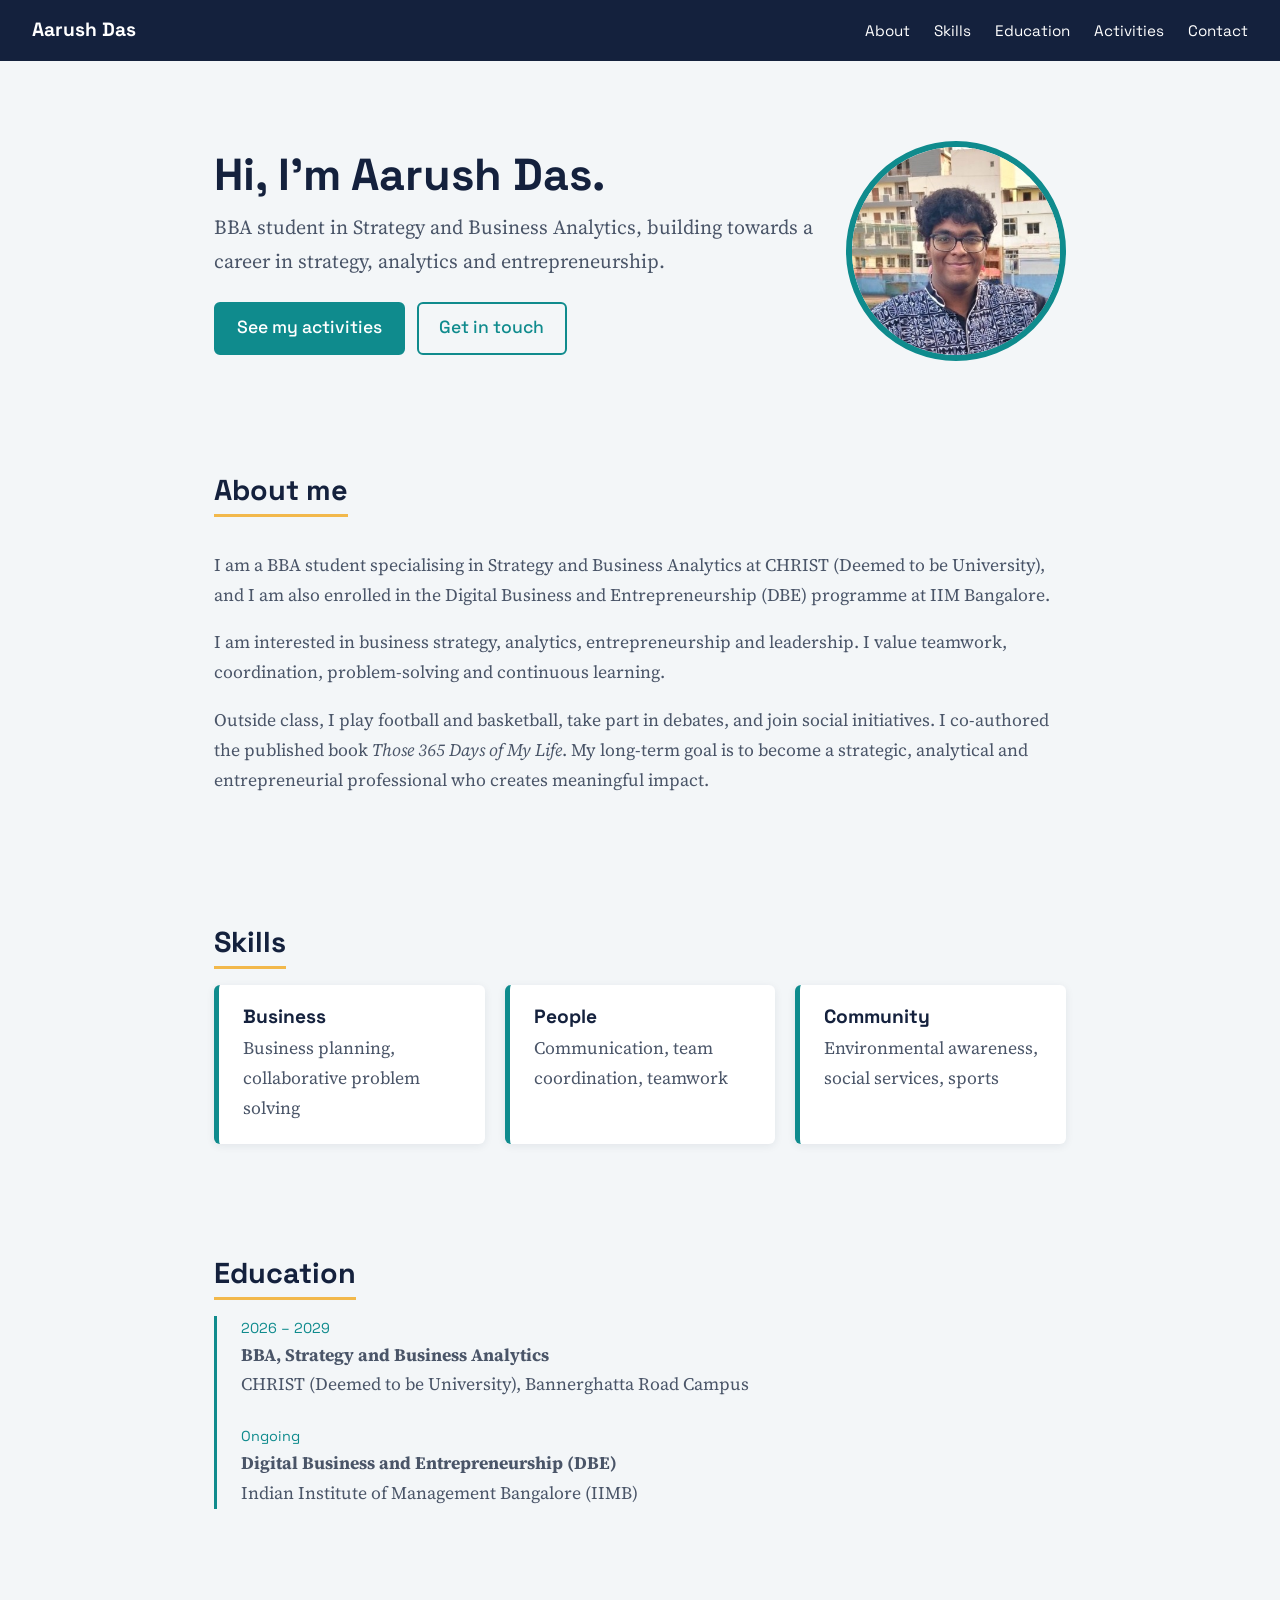
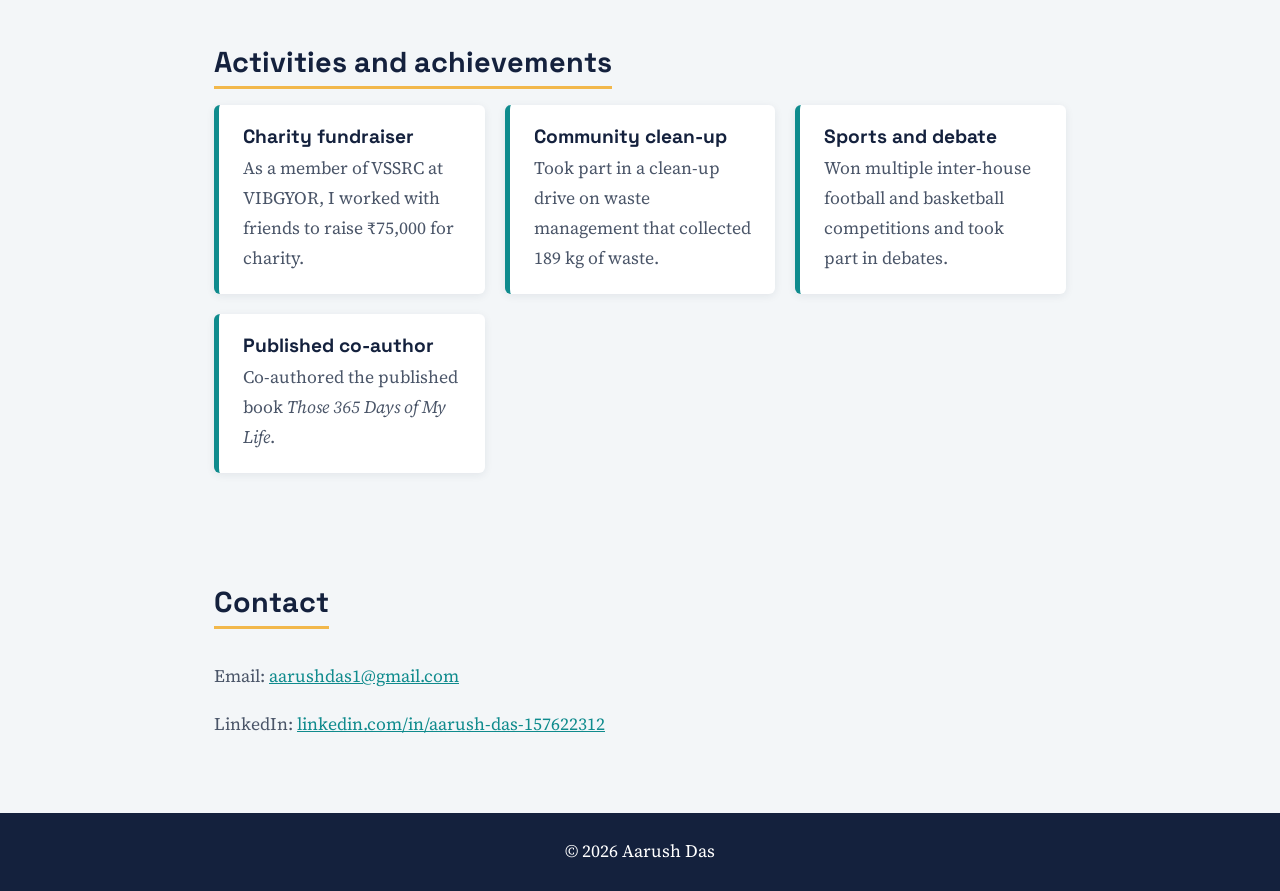
==== index.html @ 960caffb "Add files via upload" ====
<!DOCTYPE html>
<html lang="en">
<head>
  <meta charset="UTF-8">
  <meta name="viewport" content="width=device-width, initial-scale=1">
  <title>Aarush Das – Resume</title>
  <link rel="preconnect" href="https://fonts.googleapis.com">
  <link rel="preconnect" href="https://fonts.gstatic.com" crossorigin>
  <link href="https://fonts.googleapis.com/css2?family=Space+Grotesk:wght@500;700&family=Source+Serif+4:wght@400;600&display=swap" rel="stylesheet">
  <link rel="stylesheet" href="style.css">
</head>
<body>

  <header class="navbar">
    <a class="brand" href="#top">Aarush Das</a>
    <nav>
      <ul class="nav-links">
        <li><a href="#about">About</a></li>
        <li><a href="#skills">Skills</a></li>
        <li><a href="#education">Education</a></li>
        <li><a href="#projects">Activities</a></li>
        <li><a href="#contact">Contact</a></li>
      </ul>
    </nav>
  </header>

  <main id="top">

    <section id="hero">
      <div class="hero-text">
        <h1>Hi, I’m Aarush Das.</h1>
        <p class="tagline">BBA student in Strategy and Business Analytics, building towards a career in strategy, analytics and entrepreneurship.</p>
        <a class="btn" href="#projects">See my activities</a>
        <a class="btn btn-outline" href="#contact">Get in touch</a>
      </div>
      <img class="avatar" src="profile.jpg" alt="Portrait of Aarush Das">
    </section>

    <section id="about">
      <h2>About me</h2>
      <p>I am a BBA student specialising in Strategy and Business Analytics at CHRIST (Deemed to be University), and I am also enrolled in the Digital Business and Entrepreneurship (DBE) programme at IIM Bangalore.</p>
      <p>I am interested in business strategy, analytics, entrepreneurship and leadership. I value teamwork, coordination, problem-solving and continuous learning.</p>
      <p>Outside class, I play football and basketball, take part in debates, and join social initiatives. I co-authored the published book <em>Those 365 Days of My Life</em>. My long-term goal is to become a strategic, analytical and entrepreneurial professional who creates meaningful impact.</p>
    </section>

    <section id="skills">
      <h2>Skills</h2>
      <div class="card-grid">
        <article class="card">
          <h3>Business</h3>
          <p>Business planning, collaborative problem solving</p>
        </article>
        <article class="card">
          <h3>People</h3>
          <p>Communication, team coordination, teamwork</p>
        </article>
        <article class="card">
          <h3>Community</h3>
          <p>Environmental awareness, social services, sports</p>
        </article>
      </div>
    </section>

    <section id="education">
      <h2>Education</h2>
      <ul class="timeline">
        <li><span class="year">2026 – 2029</span><strong>BBA, Strategy and Business Analytics</strong><br>CHRIST (Deemed to be University), Bannerghatta Road Campus</li>
        <li><span class="year">Ongoing</span><strong>Digital Business and Entrepreneurship (DBE)</strong><br>Indian Institute of Management Bangalore (IIMB)</li>
      </ul>
    </section>

    <section id="projects">
      <h2>Activities and achievements</h2>
      <div class="card-grid">
        <article class="card">
          <h3>Charity fundraiser</h3>
          <p>As a member of VSSRC at VIBGYOR, I worked with friends to raise ₹75,000 for charity.</p>
        </article>
        <article class="card">
          <h3>Community clean-up</h3>
          <p>Took part in a clean-up drive on waste management that collected 189 kg of waste.</p>
        </article>
        <article class="card">
          <h3>Sports and debate</h3>
          <p>Won multiple inter-house football and basketball competitions and took part in debates.</p>
        </article>
        <article class="card">
          <h3>Published co-author</h3>
          <p>Co-authored the published book <em>Those 365 Days of My Life</em>.</p>
        </article>
      </div>
    </section>

    <section id="contact">
      <h2>Contact</h2>
      <p>Email: <a href="mailto:aarushdas1@gmail.com">aarushdas1@gmail.com</a></p>
      <p>LinkedIn: <a href="https://www.linkedin.com/in/aarush-das-157622312/">linkedin.com/in/aarush-das-157622312</a></p>
    </section>

  </main>

  <footer class="footer">
    <p>© 2026 Aarush Das</p>
  </footer>

</body>
</html>
---- style.css ----
/* ---------- Palette & type tokens ---------- */
:root {
  --ink: #14213d;      /* headings, navbar */
  --teal: #0f8b8d;     /* primary accent */
  --amber: #f2b84b;    /* highlight / hover */
  --paper: #f3f6f8;    /* page background */
  --white: #ffffff;    /* cards */
  --muted: #4a5568;    /* body text */
  --heading-font: "Space Grotesk", "Segoe UI", sans-serif;
  --body-font: "Source Serif 4", Georgia, serif;
}

/* ---------- Element selectors ---------- */
* { box-sizing: border-box; }

html { scroll-behavior: smooth; scroll-padding-top: 70px; }

body {
  margin: 0;
  background: var(--paper);
  color: var(--muted);
  font-family: var(--body-font);
  font-size: 1.1rem;
  line-height: 1.7;
}

h1, h2, h3 {
  font-family: var(--heading-font);
  color: var(--ink);
  line-height: 1.2;
}

h2 {
  font-size: 1.8rem;
  margin: 0 0 1rem;
  padding-bottom: 0.4rem;
  border-bottom: 3px solid var(--amber);
  display: inline-block;
}

a { color: var(--teal); }
a:hover { color: var(--ink); }

section {
  max-width: 900px;
  margin: 0 auto;
  padding: 3.5rem 1.5rem;
}

/* ---------- Navigation bar (flexbox + sticky) ---------- */
.navbar {
  position: sticky;
  top: 0;
  z-index: 10;
  display: flex;
  justify-content: space-between;
  align-items: center;
  padding: 0.9rem 2rem;
  background: var(--ink);
}

.brand {
  font-family: var(--heading-font);
  font-weight: 700;
  font-size: 1.2rem;
  color: var(--white);
  text-decoration: none;
}

.nav-links {
  display: flex;
  gap: 1.5rem;
  list-style: none;
  margin: 0;
  padding: 0;
}

.nav-links a {
  font-family: var(--heading-font);
  font-size: 0.95rem;
  color: var(--white);
  text-decoration: none;
  padding-bottom: 3px;
  border-bottom: 2px solid transparent;
}

.nav-links a:hover {
  color: var(--amber);
  border-bottom-color: var(--amber);
}

/* ---------- Hero (flexbox) ---------- */
#hero {
  display: flex;
  align-items: center;
  justify-content: space-between;
  gap: 2rem;
  padding-top: 5rem;
}

#hero h1 { font-size: 2.8rem; margin: 0 0 0.5rem; }

.tagline { font-size: 1.25rem; margin: 0 0 1.5rem; }

.avatar {
  width: 220px;
  height: 220px;
  object-fit: cover;
  border-radius: 50%;
  border: 6px solid var(--teal);
  background: var(--white);
}

/* ---------- Buttons (class selectors) ---------- */
.btn {
  display: inline-block;
  padding: 0.6rem 1.3rem;
  margin-right: 0.5rem;
  font-family: var(--heading-font);
  font-weight: 500;
  color: var(--white);
  background: var(--teal);
  border: 2px solid var(--teal);
  border-radius: 6px;
  text-decoration: none;
}

.btn:hover { background: var(--ink); border-color: var(--ink); color: var(--white); }

.btn-outline { background: transparent; color: var(--teal); }

/* ---------- Cards (CSS grid) ---------- */
.card-grid {
  display: grid;
  grid-template-columns: repeat(auto-fit, minmax(240px, 1fr));
  gap: 1.25rem;
}

.card {
  background: var(--white);
  padding: 1.25rem 1.5rem;
  border-left: 5px solid var(--teal);
  border-radius: 6px;
  box-shadow: 0 2px 8px rgba(20, 33, 61, 0.08);
}

.card h3 { margin: 0 0 0.4rem; font-size: 1.2rem; }
.card p { margin: 0; }

/* ---------- Education timeline ---------- */
.timeline {
  list-style: none;
  margin: 0;
  padding: 0 0 0 1.5rem;
  border-left: 3px solid var(--teal);
}

.timeline li { margin-bottom: 1.5rem; }

.year {
  display: block;
  font-family: var(--heading-font);
  font-size: 0.9rem;
  color: var(--teal);
}

/* ---------- Footer ---------- */
.footer {
  text-align: center;
  padding: 1.5rem;
  background: var(--ink);
  color: var(--white);
}

.footer p { margin: 0; }

/* ---------- Keyboard focus ---------- */
a:focus-visible { outline: 3px solid var(--amber); outline-offset: 3px; }

/* ---------- Responsive ---------- */
@media (max-width: 700px) {
  .navbar { flex-direction: column; gap: 0.6rem; }
  .nav-links { gap: 1rem; flex-wrap: wrap; justify-content: center; }
  #hero { flex-direction: column-reverse; text-align: center; }
  #hero h1 { font-size: 2.2rem; }
}
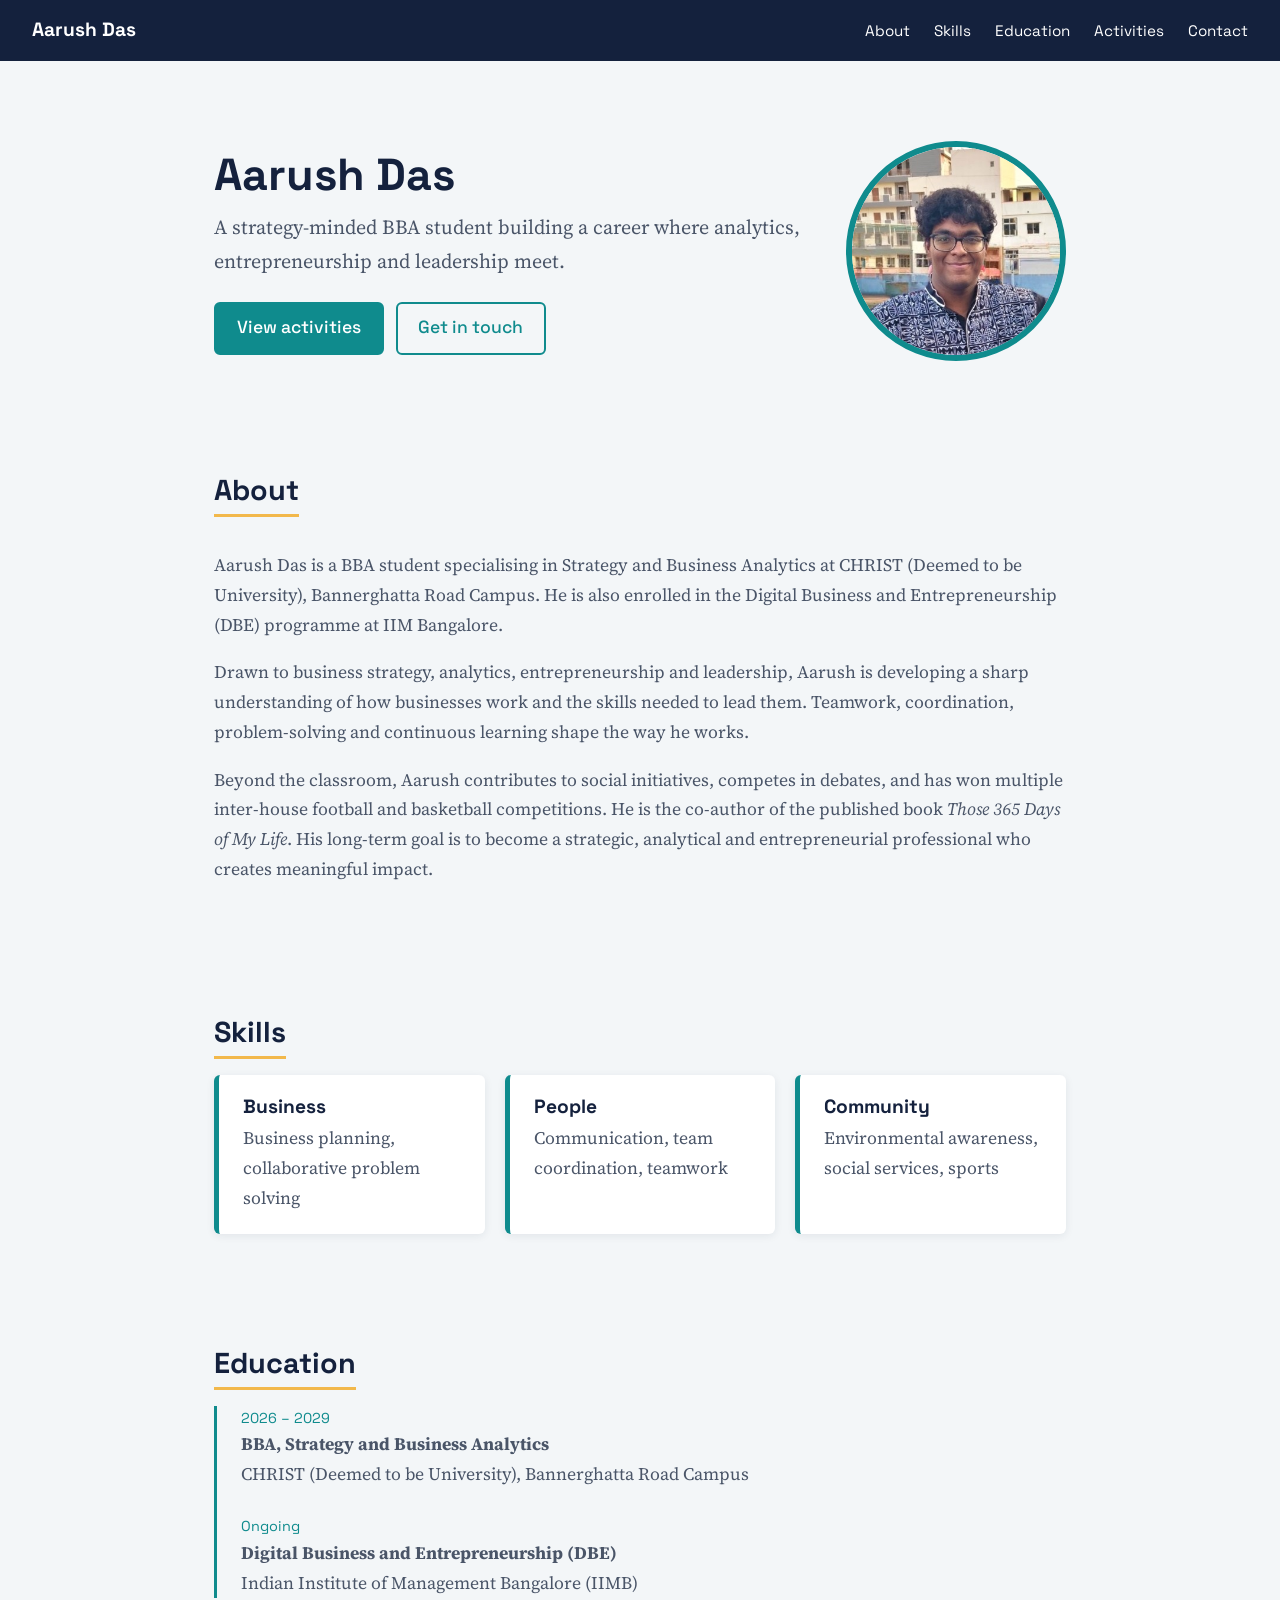
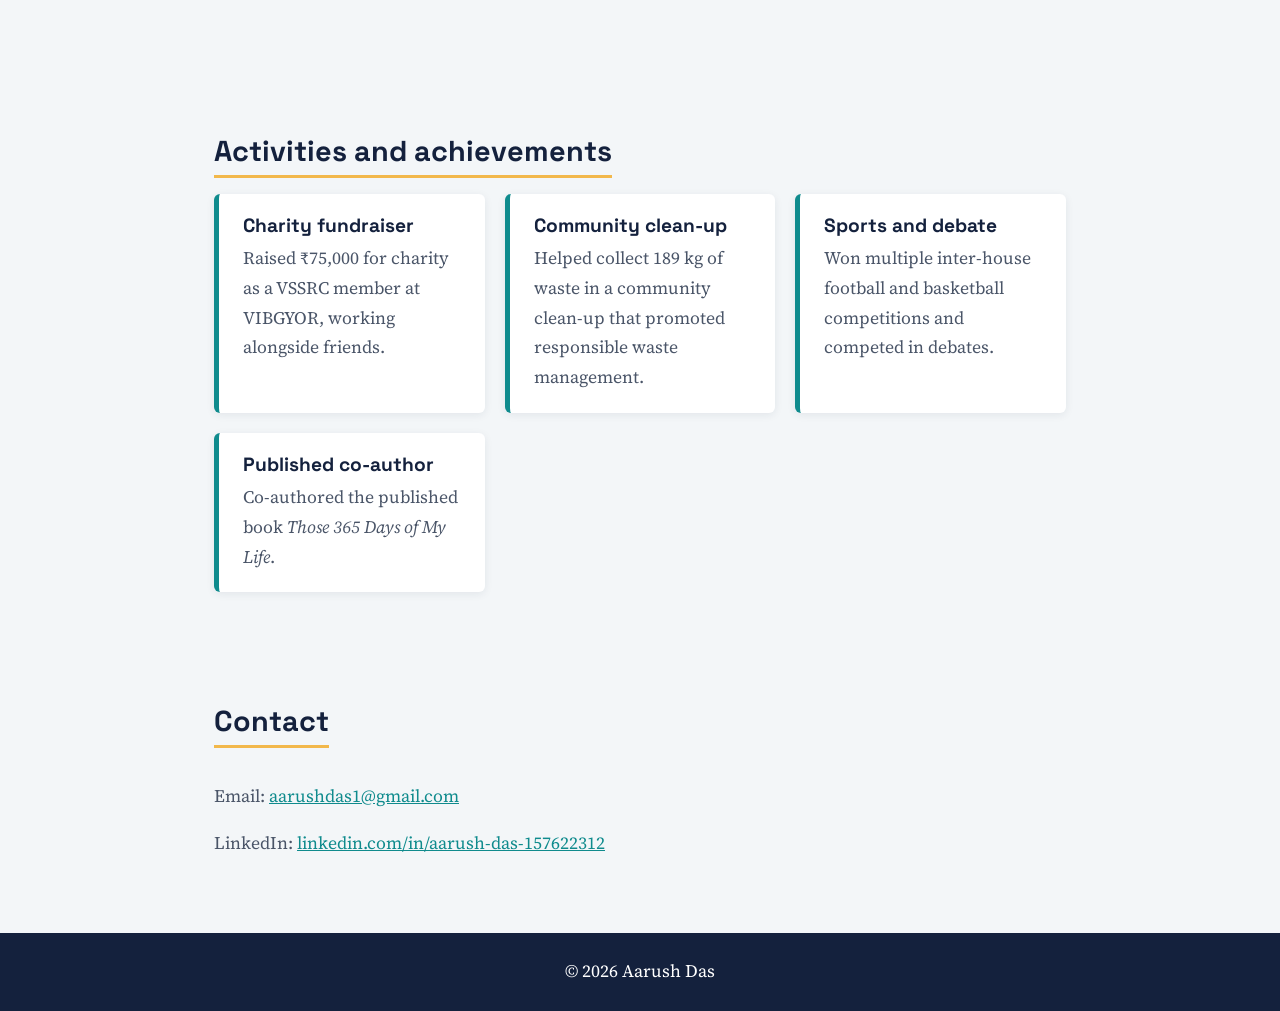
==== commit 4b8ecdb9: "Add files via upload" ====
--- a/index.html
+++ b/index.html
@@ -28,19 +28,19 @@
 
     <section id="hero">
       <div class="hero-text">
-        <h1>Hi, I’m Aarush Das.</h1>
-        <p class="tagline">BBA student in Strategy and Business Analytics, building towards a career in strategy, analytics and entrepreneurship.</p>
-        <a class="btn" href="#projects">See my activities</a>
+        <h1>Aarush Das</h1>
+        <p class="tagline">A strategy-minded BBA student building a career where analytics, entrepreneurship and leadership meet.</p>
+        <a class="btn" href="#projects">View activities</a>
         <a class="btn btn-outline" href="#contact">Get in touch</a>
       </div>
       <img class="avatar" src="profile.jpg" alt="Portrait of Aarush Das">
     </section>
 
     <section id="about">
-      <h2>About me</h2>
-      <p>I am a BBA student specialising in Strategy and Business Analytics at CHRIST (Deemed to be University), and I am also enrolled in the Digital Business and Entrepreneurship (DBE) programme at IIM Bangalore.</p>
-      <p>I am interested in business strategy, analytics, entrepreneurship and leadership. I value teamwork, coordination, problem-solving and continuous learning.</p>
-      <p>Outside class, I play football and basketball, take part in debates, and join social initiatives. I co-authored the published book <em>Those 365 Days of My Life</em>. My long-term goal is to become a strategic, analytical and entrepreneurial professional who creates meaningful impact.</p>
+      <h2>About</h2>
+      <p>Aarush Das is a BBA student specialising in Strategy and Business Analytics at CHRIST (Deemed to be University), Bannerghatta Road Campus. He is also enrolled in the Digital Business and Entrepreneurship (DBE) programme at IIM Bangalore.</p>
+      <p>Drawn to business strategy, analytics, entrepreneurship and leadership, Aarush is developing a sharp understanding of how businesses work and the skills needed to lead them. Teamwork, coordination, problem-solving and continuous learning shape the way he works.</p>
+      <p>Beyond the classroom, Aarush contributes to social initiatives, competes in debates, and has won multiple inter-house football and basketball competitions. He is the co-author of the published book <em>Those 365 Days of My Life</em>. His long-term goal is to become a strategic, analytical and entrepreneurial professional who creates meaningful impact.</p>
     </section>
 
     <section id="skills">
@@ -74,15 +74,15 @@
       <div class="card-grid">
         <article class="card">
           <h3>Charity fundraiser</h3>
-          <p>As a member of VSSRC at VIBGYOR, I worked with friends to raise ₹75,000 for charity.</p>
+          <p>Raised ₹75,000 for charity as a VSSRC member at VIBGYOR, working alongside friends.</p>
         </article>
         <article class="card">
           <h3>Community clean-up</h3>
-          <p>Took part in a clean-up drive on waste management that collected 189 kg of waste.</p>
+          <p>Helped collect 189 kg of waste in a community clean-up that promoted responsible waste management.</p>
         </article>
         <article class="card">
           <h3>Sports and debate</h3>
-          <p>Won multiple inter-house football and basketball competitions and took part in debates.</p>
+          <p>Won multiple inter-house football and basketball competitions and competed in debates.</p>
         </article>
         <article class="card">
           <h3>Published co-author</h3>
